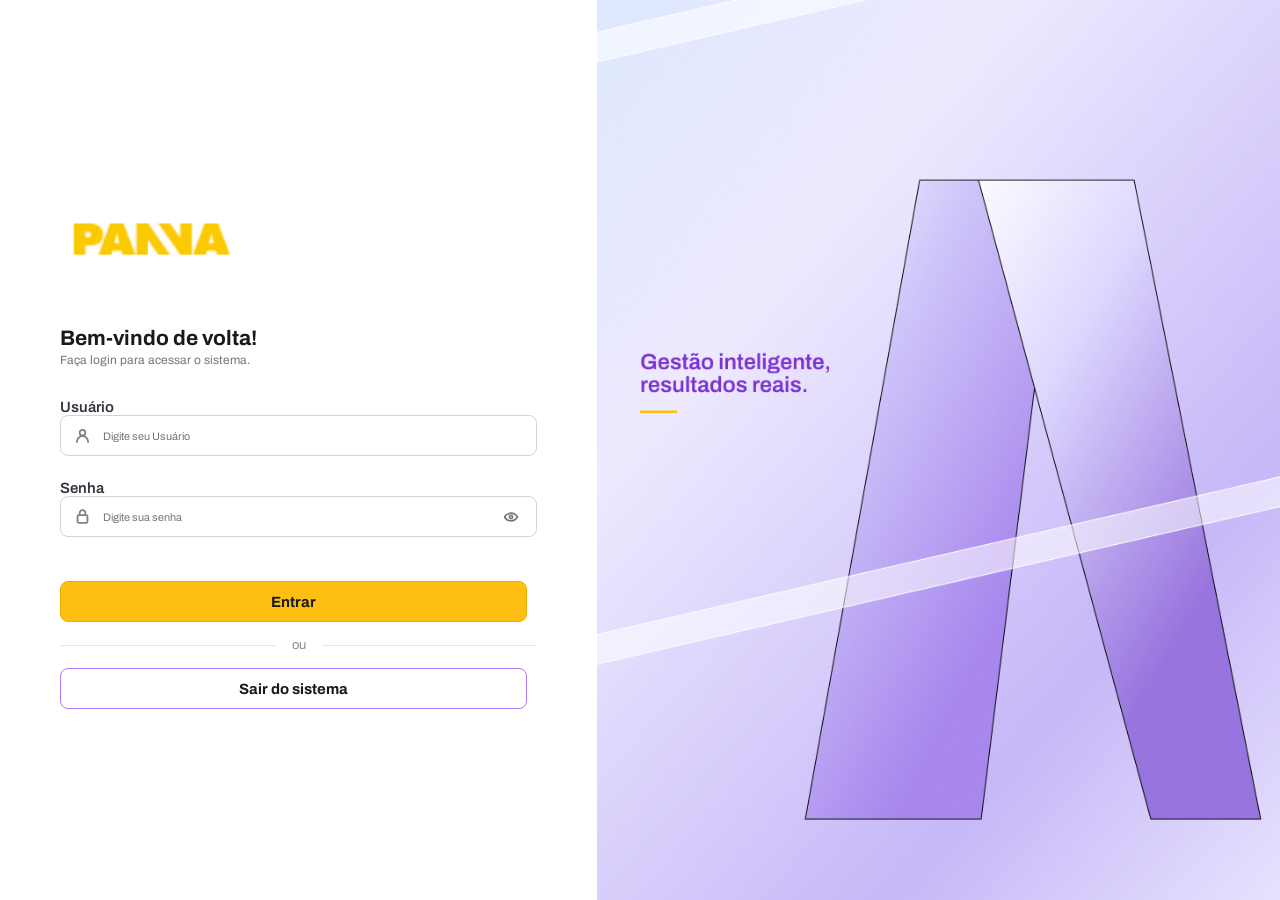
==== index.html @ 59f7683b "Add files via upload" ====
<!DOCTYPE html>
<html lang="pt-BR">

<head>
  <meta charset="UTF-8">
  <meta name="viewport" content="width=device-width, initial-scale=1.0">
  <title>Panna Equipamentos</title>
  <link rel="icon" href="assets/logo_group.png" type="image/png">
  <script src="https://cdn.jsdelivr.net/npm/@popperjs/core@2.11.8/dist/umd/popper.min.js"
    integrity="sha384-I7E8VVD/ismYTF4hNIPjVp/Zjvgyol6VFvRkX/vR+Vc4jQkC+hVqc2pM8ODewa9r"
    crossorigin="anonymous"></script>
  <script src="https://cdn.jsdelivr.net/npm/bootstrap@5.3.9/dist/js/bootstrap.min.js"
    integrity="sha384-89aa4glufciPv46aKltztWQEmk+Tu9W2RhzXr6VcnUUEub7F8+06RcL2RYLCOHUq"
    crossorigin="anonymous"></script>
  <link rel="stylesheet" href="styles.css">
  <script src="https://cloudflare.com" defer></script>
</head>



<body>
  <main class="login">

    <div class="login__card">
      <img src="assets/logo.png" class="logo-panna" />
      <h1 class="title-h1" id="login-title">Bem-vindo de volta!</h1>
      <h3 class="title-h3">Faça login para acessar o sistema.</h3>

      <div class="login__field">
        <label for="username" class="login__label">Usuário</label>
        <div class="login__username">
          <img src="assets/icon_user.svg" alt="icone usuário" class="icon__user">
          <input class="login__input" type="text" id="username" placeholder="Digite seu Usuário">
        </div>
      </div>

      <div class="login__field">
        <label for="password" class="login__label">Senha</label>
        <div class="login__password">
          <img src="assets/icon_lock.svg" alt="icone senha" class="icon__user">
          <input class="login__input login__input--password" type="password" id="password"
            placeholder="Digite sua senha">
          <button type="button" class="login__toggle" id="password-toggle" aria-label="Mostrar ou ocultar senha">
            <img src="assets/btn_eye.svg" alt="Mostrar Senha" width="24">
          </button>
        </div>
      </div>

      <!--
        <div class="login__options">    
            <div class="form-check">
                <input class="form-check-input" type="checkbox" id="remember">
                <label class="form-check-label login__remember" for="remember">Lembrar de mim</label>            
            </div>

            <a href="#" class="login__forgot">Esqueceu a senha?</a>
    quando criar a tela de recuperação de senha, vai linkar nesse href que por enquando está vazio, sem link
        </div>-->

      <button type="button" class="login__enter" onclick="window.location.href = 'HomeDesk.html'">Entrar</button>

      <div class="login__divider">
        <span>ou</span>
      </div>
      <button type="button" class="login__exit" onclick="window.location.href = '#'">Sair do sistema</button>


    </div>

    <div class="art-login">
      <img src="assets/login-art.png" alt="arte login" />
    </div>
  </main>
</body>

</html>
---- styles.css ----
/* ------------- 1. RESET GLOBAL & FONTES -------------- */
* { /* RESET GLOBAL & CONFIGURAÇÕES BASE */
  margin: 0;
  padding: 0;
  box-sizing: border-box; /* Impede que bordas e paddings quebrem os 40% e 60% de largura */
  font-family: inherit; /* FORÇA inputs e botões a herdarem a fonte do body automaticamente! */
}

@font-face { /* IMPORTAÇÃO DA FONTE EXTERNA */
  font-family: 'ARCHIVO';
  src: url('assets/font/Archivo.ttf') format('truetype'); 
}

body {
  width: 100%;
  min-height: 100dvh;
  background-color: #F3F3F1;
  font-family: 'ARCHIVO', sans-serif;
}

/* ------------- 2. TIPOGRAFIA GLOBAL & TEXTOS -------------- */
.title-h1 {
  font-size: 1.31rem; /* Equivalente aos 21px do Figma (21÷16) */
  font-weight: bolder;
  color: #1A1A1A;
  margin-bottom: 4px;
}

.title-h2 {
  font-size: 1rem; /* Equivalente aos 16px do Figma (16÷16) */
  font-weight: bolder;
  color: #1A1A1A;
  margin: 28px 0 16px 0; 
}

.title-h3 {
  font-size: 0.75rem; /* Equivalente aos 12px do Figma (12÷16) */
  font-weight: 400;
  color: #77737B;
  margin-bottom: 32px; /* Afasta o bloco de títulos do primeiro input */
}

.title-h4 {
  font-size: 0.68rem; /* Equivalente aos 11px do Figma (11÷16) */
  font-weight: bolder;
  letter-spacing: 0.5px;
  color: #5A585E;
  margin-bottom: 6px;
}

p {
  font-size: 0.75rem; /* Equivalente aos 12px do Figma (12÷16) */
  color: #77737B;
  margin: 10px 25px;
}

/* ------------- 3. TELA DE LOGIN (SPLIT SCREEN) -------------- */
.login {
  width: 100vw;
  min-height: 100dvh;
  display: flex !important; /* O !important garante que o Bootstrap não anule o Flexbox */
  flex-direction: row !important; /* Força um do lado do outro obrigatoriamente */
}

.login__card { /* CARD DA ESQUERDA (FORMULÁRIO DE LOGIN) */
  width: 597px; /* 477px dos inputs + 120px de padding laterais */
  min-height: 100dvh;
  padding: 60px;
  background-color: #FFFFFF;
  display: flex;
  flex-direction: column;
  justify-content: center; /* Centraliza o formulário verticalmente */
  flex-shrink: 0; /* Impede o navegador de achatar o formulário */
}

.logo-panna {
  width: 180px;
  margin-top: 20px;
  margin-bottom: 60px;
}

/* Campos de entrada (Inputs do Login) */
.login__field {
  margin-bottom: 24px; /* Espaçamento entre os blocos de input */
  display: flex;
  flex-direction: column;
}

.login__label {
  font-size: 0.93rem; /* Equivalente aos 15px do Figma (15÷16) */
  font-weight: 600;
  color: #37333F;
}

/* Containers relativos para os ícones funcionarem por cima do input */
.login__username,
.login__password {
  position: relative;
  display: flex;
  align-items: center; /* Centraliza o ícone e o input verticalmente */
  width: 100%; 
}

/* Ajuste fino dos ícones (Sem margin-top que quebra o alinhamento) */
.icon__user {
  width: 17px;
  height: 17px;
  position: absolute;
  left: 14px; /* Afastamento da borda esquerda do input */
  pointer-events: none; /* Permite clicar no input mesmo se clicar em cima do ícone */
}

.login__input { /* Customização dos inputs para remover o estilo padrão feio */
  width: 477px;
  height: 41px;
  padding-left: 42px; /* Espaço para o texto começar após o ícone da esquerda */
  padding-right: 16px;
  border: 1px solid #D5D3D7;
  border-radius: 8px;
  font-size: 0.68rem; /* Equivalente aos 11px do Figma (11÷16) */
  outline: none;
}

.login__input--password { /* Padding à direita para o texto não ficar sob o olho */
  padding-right: 44px;
}

.login__toggle {
  position: absolute;
  right: 14px;
  background: none;
  border: none;
  cursor: pointer;
  padding: 0;
  display: flex;
  align-items: center;
  justify-content: center;
}

.login__enter {
  margin-top: 20px;
}

.login__enter, .login__exit { /* Botão Entrar Amarelo */
  width: 467px;
  height: 41px;
  background-color: #FFBF12; /* Amarelo institucional da PANNA */
  color: #1A1A1A;
  border: 1px solid #E9AF00;
  border-radius: 8px;
  font-size: 0.93rem; /* Equivalente aos 15px do Figma (15÷16) */
  font-weight: 700;
  cursor: pointer;
  transition: background-color 0.2s;
}

.login__exit {
  background-color: #FFFFFF;
  border: 1px solid #AD77FF;
}

.login__divider {
    display: flex;
    align-items: center;
    gap: 16px;
    width: 100%;
    margin: 16px 0;
    color: #8C8C8C;
    font-size: 13px;
}

.login__divider::before,
.login__divider::after {
    content: "";
    flex: 1;
    height: 1px;
    background-color: #E5E5E3;
}

.login__submit:hover {
  background-color: #EAB308; /* Tom mais escuro no hover */
}

/* Imagem de Arte da Direita */
.art-login {
  flex: 1;
  height: 100dvh; /* Força o container a ter a altura exata da tela */
  overflow: hidden; /* Impede que qualquer sobra da imagem crie barras de rolagem */
}

.art-login img {
  width: 100%;
  height: 100%;
  object-fit: cover; /* Substitui o background-size e elimina a borda branca */
  display: block; /* Remove um espaço em branco fantasma que navegadores colocam sob imagens */
}

/* ------------- 4. NAVEGAÇÃO SUPERIOR (NAVBAR) -------------- */
.navbar {
  position: fixed !important; /* Trava a barra amarela no topo da tela */
  top: 0;
  left: 0;
  right: 0;
  z-index: 1030;
  width: 100%;
  height: 66px;
  background-color: #FFD500;
}

.navbar__list {
  width: 100%;
  display: flex;
  flex-direction: row;
  justify-content: flex-start;
  align-items: center;
  list-style: none;
  padding: 5px;
}

.navbar__list li {
  padding: 0 5px;
}

.navbar__btn-menu { /* Limpa o fundo e as bordas padrão */
  background: transparent !important; /* Força o fundo a ficar invisível */
  border: none !important;            /* Remove qualquer borda nativa ou do Bootstrap */
  box-shadow: none !important;        /* Remove sombras ou contornos ao clicar */
}

#navbar-manage-equipment {
  margin-left: auto;
  padding: 0 25px;
}

/* ------------- 5. ESTRUTURA DO PAINEL INTERNO (LAYOUT + SIDEBAR) -------------- */
.layout-container {
  display: block;
  width: 100%;
  padding-top: 66px; /* Empurra o conteúdo para baixo da navbar fixa */
}

.sidebar {
  position: fixed !important; /* Trava o menu lateral na janela do navegador */
  top: 66px; /* Começa logo abaixo da navbar amarela */
  left: 0;
  bottom: 0; /* Estica obrigatoriamente até o chão da tela */
  width: 242px;
  z-index: 1020;
  display: flex !important;
  flex-direction: column;
  justify-content: space-between; /* Joga o menu para o topo e o perfil para o último pixel do fundo */
  background-color: #FFFFFF;
  border-right: 1px solid #E5E5E3;
}

.sidebar ul {
  list-style: none;
  font-size: 0.81rem;
  padding: 6px;
  margin: 0;
  display: flex;
  flex-direction: column;
  gap: 3px;
}

.sidebar__buttons {
  width: 100%;
  padding: 0;
}

/* ESTADO NORMAL: Trava o tamanho, alinha à esquerda e separa o ícone do texto */
.sidebar__buttons button {
  width: 100%;
  height: 46px;
  padding: 0 16px;
  border-radius: 9px;
  display: flex;
  align-items: center;
  justify-content: flex-start; /* Trava o conteúdo na esquerda */
  gap: 7px;                    /* Separa o ícone da escrita */
  white-space: nowrap;         /* Impede o texto de quebrar linha no hover */
  
  background-color: transparent !important;
  border: none !important;
  box-shadow: none !important;
  color: #343431;
  cursor: pointer;
  transition: background-color 0.2s;
}

/* ESTADO ATIVO E HOVER: Muda apenas o fundo e o peso da fonte, sem mover nada */
.sidebar__buttons--active button, 
.sidebar__buttons button:hover {
  background-color: #FFD500 !important;
  font-weight: 700;
}

.footer_sidebar {
  width: 100%;
  padding: 16px;
  background-color: #FFFFFF;
  display: flex;
  align-items: center;
}

/* ------------- 6. ÁREA PRINCIPAL & FORMULÁRIOS INTERNOS (MAIN) -------------- */
.main-content {
  margin-left: 242px; /* Abre espaço exato para a sidebar fixa não cobrir o formulário */
  width: calc(100% - 242px); /* Garante que o conteúdo ocupe exatamente o espaço restante da tela */
  min-height: calc(100vh - 66px);
  background-color: #F3F3F1;
  padding: 32px;
}

.form-card {
  background-color: #FFFFFF;
  border: 1px solid #E5E5E3;
  border-radius: 16px;
  padding: 32px 40px;
}

/* Remove a margem superior apenas do primeiro título do card */
.register-form > .title-h2:first-child {
  margin-top: 0;
}

/* Faz cada caixinha empilhar a label em cima do input */
.form-group {
  display: flex;
  flex-direction: column;
  width: 100%;
}

.register-form__input, .equipment-table__header-allsituation {
  width: 100%; /* Garante que o campo preencha toda a largura da coluna */
  height: 42px;
  border-radius: 8px;
  padding: 0 14px;
  font-size: 0.81rem; /* Equivalente aos 13px do Figma para melhor leitura ao digitar */
  color: #343431;
  background-color: #FFFFFF;
  border: 1px solid #D5D3D7;
  outline: none;
}

/* Estilo cinza claro para selects e campos de anexo */
.input_select {
  background-color: #F4F4F2 !important;
  border: 1px solid #E2E2DF !important;
}

/* Seções 1 e 2: Grade de 3 colunas */
.register-form__section-one, 
.register-form__section-two {
  display: grid;
  grid-template-columns: repeat(3, 1fr);
  gap: 16px 20px;
}

/* Estilização unificada dos campos de anexo */
.register-form__upload {
  display: flex;
  align-items: center;
  height: 42px;
  background-color: #F4F4F2;
  border: 1px solid #E2E2DF;
  border-radius: 8px;
  padding: 0 12px;
  gap: 8px;
}

.register-form__upload-button {
  background: transparent;
  border: none;
  padding: 0;
  display: flex;
  align-items: center;
  cursor: pointer;
}

.register-form__input-upload {
  border: none;
  background: transparent;
  width: 100%;
  font-size: 0.81rem;
  color: #77737B;
  outline: none;
}

/* Seção 3: Manutenção Preventiva */
.register-form__section-three {
  display: flex;
  align-items: flex-end; /* Alinha o botão "Adicionar" pela base dos inputs */
  gap: 16px;
}

.field-large {
  flex: 2; /* Campos maiores dividem o espaço proporcionalmente */
}

.field-small {
  width: 110px; /* Campo Insumo menor, igual ao Figma */
  flex-shrink: 0;
}

/* ------------- 7. BOTÕES DE AÇÃO DO FORMULÁRIO -------------- */
.button--add {
  height: 42px;
  padding: 0 20px;
  background-color: #FFFFFF;
  border: 1.5px solid #1A1A1A;
  border-radius: 8px;
  font-size: 0.81rem;
  font-weight: 700;
  color: #1A1A1A;
  cursor: pointer;
  flex-shrink: 0;
}
.register-form__actions {
display: flex;
justify-content: flex-end;
gap: 12px;
margin-top: 36px;
}
.button--cancel, .button--register-equip, .button--manage-equip {
height: 42px;
border-radius: 8px;
font-size: 0.81rem; /* Equivalente aos 13px do Figma */
font-weight: bolder;
cursor: pointer;
}
.button--cancel {
padding: 0 24px;
background-color: #FFFFFF;
border: 1.5px solid #1A1A1A;
color: #1A1A1A;
}
.button--register-equip, .button--manage-equip {
padding: 0 24px;
background-color: #FFD500; /* Amarelo institucional da PANNA */
border: 1px solid #E2BC00;
color: #1A1A1A;
}

.form-card--qrcode {
  width: 650px;
  background-color: #FFFFFF;
  border: 1px solid #E5E5E3;
  border-radius: 16px;
  padding: 10px 40px;
}

.buttons {
    width: 150px;
    padding: 5px;    
    background-color: #FFFFFF;
    border: 1.5px solid #1A1A1A;
    border-radius: 8px;
    color: #1A1A1A;
    width: 100px;
    height: 48px;
    cursor: pointer;
}

.register-form__finish {
    display: flex;
    align-items: center;
    justify-content: space-between;
    gap: 32px;
    margin: 40px 0;
}

.register-form__qr-code {
    width: 210px;
    height: 210px;
}

.register-form__export-actions {
    display: flex;
    flex-direction: column;
    gap: 14px;
    flex: 1;
}

.export-item {
    display: flex;
    align-items: center;
    gap: 14px;
    width: 100%;
    height: 52px;
    padding: 0 20px;
    background-color: #FFFFFF;
    border: 1px solid #E2E2DF;
    border-radius: 12px;
    cursor: pointer;
    transition: background-color 0.2s;
}

.export-item:hover {
  background-color: #F8F8F7;
}

.action-btn { /*botoes da finalização do cadastro*/
  font-size: 15px;
  font-weight: 500;
  color: #1A1A1A;
}


.export-item__icon--plus
{
  display: flex;
  margin-left: 60px;
}

/* Garante que o ícone e o texto fiquem lado a lado e centralizados dentro do botão */
.button {
  display: inline-flex;
  align-items: center;
  justify-content: center;
  gap: 8px;
  white-space: nowrap; /* Impede o texto de quebrar em duas linhas */
}

.button__icon {
  width: 18px;
  height: 18px;
}


.register-form__header {
  display: flex;
  justify-content: space-between;
  align-items: flex-start;
}


.title-inform{
  width: fit-content;
  margin: 20px 0;
  color: #226C3E;
  font-weight: bolder;
  background-color: #DCEFDC;
  border: none;
  border-radius: 20px;
  padding: 10px 20px;
}

.button--manage-equip{
  display: flex;
  gap: 12px;
  
}

.manage-header{
  display: flex;
  justify-content: space-between; /*empurra os textos para a esquerda e o botão totalmente para a direita*/
  align-items:center; /*alinha o botão verticalmente no meio da altura dos textos*/
}

.title-h3--ge {
  font-size: 0.75rem; /* Equivalente aos 12px do Figma (12÷16) */
  font-weight: 400;
  color: #77737B;
  padding: 10px 0 0;
  text-decoration: none;
}

.equipment-summary{
  display: grid;
  grid-template-columns: repeat(4,1fr); /*colocando os cards em 4 colunas*/
  gap: 20px;
  margin-top: 32px;
}

.equipment-summary__card{
  padding: 20px 24px;
  background-color: #FFFFFF;
  border: 1px solid #E5E5E3 ;
  border-radius: 14px;
}

.equipment-summary__card--active{
 border: 1.5px solid #F5C400;
}

.title-h1--ge {
  font-size: 1.31rem; /* Equivalente aos 21px do Figma (21÷16) */
  font-weight: bolder;
  color: #1A1A1A;
  padding: 0x;
  margin: 7px 0;
 
}

.equipment-table{
  background-color: #FFFFFF;
  border: 1px solid #E5E5E3;
  border-radius: 16px;
  padding: 24px 32px;
  margin-top: 24px;
}

.equipment-table__header--filters {
  display: flex;
  align-items: center;
  gap: 12px;
}


.equipment-table__header--search {
  width: 260px;
  display: flex;
  align-items: center;
  height: 42px;
  background-color: #F4F4F2;
  border: 1px solid #E2E2DF;
  border-radius: 8px;
  padding: 0 12px;
  gap: 12px;
}

.equipment-table__header{
display: flex;
justify-content: space-between;
align-items: center;
margin-bottom: 24px;
}


.equipment-table__search-btn{
  background-color: transparent;
  border: none;
}

.equipment-table__search-input{
  border: none;
  background-color: transparent;
  outline: none;
  width: 100%;
}

.equipment-table__header-allsituation {
  width: 190px;
}

.equipament-table__buttons{
  display: flex;
  justify-content: flex-end;
  gap: 25px;
  background-color: transparent;
  border: none;
}

.equipment-table__grid{
  width: 100%;
  border-collapse: separate;
  border-spacing: 16px 0; /* border-spacing: define o espaçamento entre as colunas e linhas da tabela (só funciona com border-collapse: separate) */

}

th{
  font-size: 1rem; /* Equivalente aos 16px do Figma (16÷16) */
  text-align: left;
  color: #8C8C8C ;
  padding: 18px 16x;
  border-bottom: 1px solid #E5E5E3;
}

td{
  padding: 18px 16px;
  vertical-align: middle; /* vertical-align: middle; centraliza o conteúdo verticalmente no meio da altura da célula */
  border-bottom: 1px solid #F0F0EE;

}

.status-badge{
display: inline-flex;
align-items: center;
gap: 6px;
padding: 4px 12px;
border-radius: 20px;
font-size: 0.75rem; /* Equivalente aos 12px do Figma (12÷16) */
font-weight: bolder;
}

.functioning{
  background-color:#DCEFDC;
  color:#226C3E ;
}

.maintenance{
  background-color: #FEF3C7;
  color: #B45309;
}
.stopped{
  background-color: #FEE2E2;
  color: #B91C1C;
}

.inactive{
  background-color: #F3F4F6;
  color: #4B5563;
}

.equipament-table__edit, .equipament-table__enable-disable,
 .equipament-table__delete{
  background-color: transparent;
  border: none;  
}

 .equipment-table__several{
  color: #77737B;
 }

  .equipment-table__date{
    margin: 0;
  }

  .equipment-table__name, .equipment-table__date{
    font-weight: bolder;

  }

   .equipment-table__status-color-maroon{
    color: #B45309;
    margin: 0;
  }
   

   .equipment-table__status-color-red{
    color: #B91C1C;
    margin: 0;
  }
   

   .equipment-table__status-color-green{
    color: #226C3E;
    margin: 0;
   }

   .equipment-table__status-color-gray{
    color: #4B5563;
    margin: 0;
   }

   
/* PANNA: menu lateral recolhível. Mantém as medidas originais quando aberto. */
body.sidebar-collapsed .sidebar { transform: translateX(-100%); }
body.sidebar-collapsed .main-content { margin-left: 0; width: 100%; }
.sidebar, .main-content { transition: transform .2s ease, margin-left .2s ease, width .2s ease; }
@media (max-width: 650px) {
  .main-content { padding: 16px; }
  body.sidebar-collapsed .sidebar { pointer-events: none; }
}

/* PANNA ETAPA 2 — estilos exclusivos da tela GE2; estilos existentes preservados. */
.panna-detail-top {display:flex;justify-content:space-between;align-items:center;gap:20px;flex-wrap:wrap;margin-bottom:18px}
.panna-detail-actions {display:flex;gap:10px;flex-wrap:wrap}
.panna-outline-btn,.panna-yellow-btn {display:inline-block;padding:12px 17px;border-radius:8px;text-decoration:none;font-size:14px;font-weight:700;color:#242424}
.panna-outline-btn {border:1px solid #777;background:#fff}
.panna-yellow-btn {background:#ffd600;border:1px solid #ffd600}
.panna-detail-tabs {display:flex;gap:8px;flex-wrap:wrap;margin:16px 0}
.panna-detail-tabs a {padding:10px 16px;border:1px solid #ddd;border-radius:7px;text-decoration:none;color:#333;background:#fff}
.panna-detail-tabs .panna-tab-active {background:#ffd600;border-color:#ffd600}
.panna-detail-status {margin:12px 0 18px;color:#555}
.panna-detail-card {background:#fff;border:1px solid #e1e1e1;border-radius:12px;padding:22px;margin:0 0 16px;max-width:1100px}
.panna-detail-card h2 {font-size:19px;margin:0 0 20px}
.panna-detail-grid {display:grid;grid-template-columns:repeat(3,minmax(0,1fr));gap:22px 18px}
.panna-detail-field {min-width:0;overflow-wrap:anywhere}
.panna-detail-field span {display:block;color:#777;font-size:11px;text-transform:uppercase;margin-bottom:6px}
.panna-detail-field strong {font-size:14px;color:#222}
.panna-clickable-row {cursor:pointer}
.panna-clickable-row:hover {background:#fffbea}
.panna-clickable-row:focus-visible {outline:2px solid #c9a600}
@media(max-width:800px){.panna-detail-grid{grid-template-columns:repeat(2,minmax(0,1fr))}}
@media(max-width:520px){.panna-detail-grid{grid-template-columns:1fr}.panna-detail-card{padding:16px}}

/* ETAPA 3 — Detalhes: regras isoladas para não alterar as demais telas. */
.panna-detail-top--new{align-items:flex-end;margin-bottom:22px}
.panna-detail-eyebrow{font-size:11px;font-weight:800;letter-spacing:1.2px;color:#777;margin:0 0 7px}
.panna-detail-subtitle{color:#777;font-size:14px;margin:5px 0 0}
.panna-detail-layout{display:grid;grid-template-columns:minmax(0,2.25fr) minmax(260px,1fr);gap:20px;align-items:start;max-width:1440px}
.panna-detail-main,.panna-detail-aside{min-width:0}
.panna-detail-layout .panna-detail-card{max-width:none;margin-bottom:20px;border-radius:16px;padding:24px}
.panna-card-heading{display:flex;justify-content:space-between;align-items:center;gap:12px;margin-bottom:22px}
.panna-card-heading h2{margin:0}
.panna-detail-layout .panna-detail-grid{gap:24px 18px}
.panna-detail-layout .panna-detail-field span{font-size:11px;font-weight:700;letter-spacing:.35px;color:#8a8a86}
.panna-detail-layout .panna-detail-field strong{font-size:14px;line-height:1.45}
.panna-detail-status{display:inline-flex;align-items:center;margin:0;border-radius:99px;padding:8px 14px;font-size:12px;font-weight:700;white-space:nowrap}
.panna-status-ok,.panna-alerta-ok{background:#e6f4eb;color:#247044}
.panna-status-warning,.panna-alerta-warning{background:#fff3de;color:#98600f}
.panna-status-danger,.panna-alerta-danger{background:#fde9e7;color:#a72f28}
.panna-status-muted,.panna-alerta-neutral{background:#f0f0f0;color:#666}
.panna-detail-tabs{margin:0 0 20px}
.panna-detail-tabs a{border-radius:10px;padding:11px 18px;font-weight:650}
.panna-detail-layout .panna-detail-card h2{font-size:18px}
.panna-preventiva-count{display:flex;align-items:baseline;gap:9px;margin:12px 0 3px}
.panna-preventiva-count strong{font-size:42px;line-height:1.1;color:#1d1d1d}
.panna-preventiva-count span{font-size:14px;color:#555}
#panna-data-preventiva{font-size:13px;color:#666;margin:6px 0 15px}
.panna-progress{height:9px;border-radius:30px;background:#e6e6e4;overflow:hidden}
.panna-progress>div{height:100%;width:0;background:#27834c;border-radius:30px;transition:width .2s}
.panna-preventiva-rule{font-size:12px;color:#666;line-height:1.6;margin:14px 0}
.panna-preventiva-alerta{display:inline-block;font-size:12px;font-weight:700;padding:7px 12px;border-radius:99px;margin:0 0 16px}
.panna-full-btn{display:block;text-align:center;width:100%;box-sizing:border-box}
.panna-qr-content{display:flex;align-items:center;gap:16px}
.panna-qr-image{width:128px;height:128px;object-fit:contain;flex-shrink:0}
.panna-qr-info{min-width:0;overflow-wrap:anywhere;display:flex;flex-direction:column;gap:7px;font-size:13px}
.panna-qr-info small{font-size:12px;color:#666}
.panna-qr-note{font-size:11px;color:#999}
.panna-eventos{border-left:2px solid #e7e7e7;padding:12px 0 12px 16px;color:#777;font-size:14px}
@media(max-width:1000px){.panna-detail-layout{grid-template-columns:1fr}.panna-detail-aside{display:grid;grid-template-columns:repeat(2,minmax(0,1fr));gap:16px}.panna-detail-aside .panna-detail-card{margin:0}}
@media(max-width:680px){.panna-detail-aside{grid-template-columns:1fr}.panna-detail-layout .panna-detail-card{padding:18px}.panna-qr-image{width:110px;height:110px}}

/* ETAPA 4 — Botões e confirmação da tela de detalhes (escopo restrito). */
.panna-detail-actions button{font-family:inherit;cursor:pointer}
.panna-detail-actions .panna-danger-btn{border-color:#bd3730;color:#bd3730;background:#fff}
.panna-detail-actions .panna-danger-btn:hover{background:#fff1f0}
.panna-detail-actions .panna-yellow-btn{background:#ffd600;border-color:#ffd600}
.panna-confirm-dialog{border:1px solid #dedede;border-radius:15px;padding:26px;width:min(420px,calc(100% - 32px));box-sizing:border-box;box-shadow:0 18px 65px #0003;color:#242424}
.panna-confirm-dialog::backdrop{background:#0008}
.panna-confirm-dialog h2{font-size:21px;margin:0 0 12px}
.panna-confirm-dialog p{font-size:14px;line-height:1.6;color:#555;margin:0 0 24px;overflow-wrap:anywhere}
.panna-confirm-actions{display:flex;justify-content:flex-end;gap:10px;flex-wrap:wrap}
.panna-confirm-actions button{cursor:pointer;font-family:inherit}
.panna-danger-solid{background:#ba302a;border:1px solid #ba302a;color:#fff;border-radius:8px;padding:12px 17px;font-size:14px;font-weight:700}
.panna-danger-solid:hover{background:#92231f}
.panna-confirm-dialog button:focus-visible,.panna-detail-actions button:focus-visible{outline:3px solid #856b00;outline-offset:2px}

/* ETAPA 5 — Estilos isolados do editor de preventivas; sem alterar os formulários existentes. */
.panna-planos-section{margin-top:24px}.panna-planos-heading,.panna-plano-topo{display:flex;align-items:center;justify-content:space-between;gap:16px;flex-wrap:wrap;margin-bottom:14px}.panna-planos-heading p,.panna-planos-ajuda{color:#777;font-size:13px;margin:5px 0}.panna-planos-lista{display:grid;gap:16px}.panna-plano-card,.panna-plano-resumo{background:#fff;border:1px solid #ddd;border-radius:12px;padding:18px}.panna-plano-card h3,.panna-plano-resumo h3{font-size:17px;margin:0}.panna-plano-card h4{font-size:14px;margin:0}.panna-plano-grid{display:grid;grid-template-columns:repeat(2,minmax(0,1fr));gap:14px;margin:16px 0}.panna-plano-campo{display:grid;gap:6px;font-size:12px;font-weight:600;color:#555}.panna-insumo-linha{display:grid;grid-template-columns:minmax(0,2fr) minmax(90px,1fr) minmax(110px,1fr) auto;gap:8px;margin:10px 0}.panna-planos-vazio{padding:18px;border:1px dashed #ccc;border-radius:10px;color:#666}.panna-planos-detalhe{display:grid!important;grid-template-columns:repeat(auto-fit,minmax(230px,1fr));gap:12px}.panna-plano-resumo{background:#fafafa}.panna-plano-resumo ul{padding-left:20px}.panna-plano-resumo li{margin:5px 0}.panna-planos-link{align-self:start;text-decoration:none;text-align:center}@media(max-width:650px){.panna-plano-grid{grid-template-columns:1fr}.panna-insumo-linha{grid-template-columns:1fr 1fr}.panna-insumo-linha input:first-child{grid-column:1/-1}}

/* ETAPA 6 — edição compacta de preventivas; estilos isolados das demais telas. */
.panna-planos-section{margin-top:16px}.panna-planos-heading{margin-bottom:10px}.panna-planos-lista{gap:8px}.panna-plano-card{padding:11px 14px;border-radius:10px}.panna-plano-cabecalho{margin:0}.panna-plano-toggle{background:transparent;border:0;text-align:left;cursor:pointer;font:600 14px inherit;color:#242424;flex:1;min-width:160px;padding:7px 0}.panna-plano-acoes{display:flex;gap:6px}.panna-plano-aberto{border-color:#e7bf00;background:#fffef8}.panna-plano-grid{gap:9px;margin:10px 0}.panna-plano-campo{gap:4px}.panna-insumo-linha{margin:6px 0}.panna-salvar-plano{display:block;margin:12px 0 0 auto}.panna-plano-resumo{position:relative;border:1px solid #e7e7e7;border-left:3px solid #ffcc00;background:#fff;box-shadow:0 2px 8px #00000008;padding:17px}.panna-plano-resumo h3{padding-right:12px;margin-bottom:8px}.panna-plano-etiqueta{display:inline-block;font-size:11px;background:#fff5ce;color:#765900;padding:4px 9px;border-radius:20px;margin-bottom:12px}.panna-plano-resumo ul{margin:7px 0 0}.panna-link-discreto{display:inline-flex;align-items:center;justify-content:center;font-size:12px;font-weight:600;color:#555;text-decoration:none;border:1px solid #ddd;background:#fff;border-radius:8px;padding:9px 12px;align-self:start}.panna-link-discreto:hover{border-color:#e1b900;color:#222}.panna-planos-detalhe .panna-link-discreto{grid-column:1/-1;justify-self:end}@media(max-width:650px){.panna-plano-cabecalho{align-items:flex-start}.panna-plano-acoes{margin-left:auto}}

/* ETAPA 7 — Ações compactas nas preventivas: somente ícones de editar/excluir. */
.panna-icone-acao{display:inline-flex;align-items:center;justify-content:center;width:34px;height:34px;padding:0;border:1px solid transparent;border-radius:8px;background:transparent;color:#555;cursor:pointer;flex-shrink:0;transition:background .15s,border-color .15s,color .15s}
.panna-icone-acao:hover{background:#f4f4f4;border-color:#ddd;color:#222}
.panna-icone-excluir:hover{background:#fff0f0;border-color:#f1baba;color:#b42318}
.panna-icone-acao:focus-visible{outline:2px solid #b18c00;outline-offset:2px}
.panna-plano-acoes{gap:2px}

/* ETAPA 8 — gestão de preventivas na aba Manutenção de GE2. */
.panna-detail-card[hidden],.panna-editor-manutencao[hidden]{display:none!important}
.panna-manutencao-heading{display:flex;justify-content:space-between;align-items:center;gap:14px;flex-wrap:wrap;margin-bottom:16px}
.panna-manutencao-heading h2,.panna-manutencao-heading h3,.panna-manutencao-heading h4{margin:0}
.panna-manutencao-heading p,.panna-manutencao-meta{color:#666;font-size:13px;margin:5px 0 0}
.panna-editor-manutencao{background:#fffdf3;border:1px solid #e9d68c;border-radius:12px;padding:18px;margin:18px 0}
.panna-manutencao-acoes{display:flex;gap:8px;align-items:center}
.panna-plano-gerenciavel{min-width:0}
.panna-plano-gerenciavel details{border-top:1px solid #eee;padding-top:12px;margin-top:12px}
.panna-plano-gerenciavel summary{cursor:pointer;font-size:13px;font-weight:600;color:#6a5700}
.panna-manutencao-conteudo{padding:12px 0 0;display:grid;gap:8px}
.panna-manutencao-conteudo ul{margin:0 0 0 16px;padding:0}
@media(max-width:650px){.panna-manutencao-heading{align-items:flex-start}.panna-manutencao-heading>.panna-yellow-btn{width:100%}}

/* ETAPA 9 — Histórico de execuções e ação de registrar realização. */
.panna-historico-intro{color:#64748b;font-size:.9rem;margin:.5rem 0 1.2rem}
.panna-historico-registro{border:1px solid #e5e7eb;border-left:3px solid #eab308;border-radius:10px;padding:16px;margin:12px 0;background:#fff}
.panna-historico-registro p{margin:8px 0;color:#475569;font-size:.9rem}
.panna-historico-registro ul{margin:10px 0;padding-left:22px}
.panna-historico-topo{display:flex;align-items:center;justify-content:space-between;gap:12px;flex-wrap:wrap}
.panna-historico-topo time{font-size:.85rem;color:#64748b}
.panna-registrar-realizacao{font-size:.82rem;padding:7px 10px;white-space:nowrap}
.panna-manutencao-acoes{flex-wrap:wrap;justify-content:flex-end}

/* ETAPA 10 — Lista de preventivas expansível, inspirada no layout de referência.
   Escopo restrito à aba Manutenção de GE2 para não afetar o cadastro CE1. */
#panna-manutencao .panna-manutencao-tabela{border:1px solid #e6e6e4;border-radius:10px;overflow:hidden;background:white}
#panna-manutencao .panna-manutencao-tabela-cabecalho,#panna-manutencao .panna-manutencao-linha-resumo{display:grid;grid-template-columns:minmax(125px,1.25fr) minmax(120px,1.25fr) minmax(105px,1fr) minmax(105px,1fr) 24px;gap:12px;align-items:center}
#panna-manutencao .panna-manutencao-tabela-cabecalho{background:#f7f7f5;color:#777;font-size:11px;font-weight:700;padding:13px 16px}
#panna-manutencao .panna-manutencao-linha{border-top:1px solid #ededeb;background:#fff}
#panna-manutencao .panna-manutencao-linha-resumo{padding:16px;cursor:pointer;font-size:13px;list-style:none;min-height:56px}
#panna-manutencao .panna-manutencao-linha-resumo::-webkit-details-marker{display:none}
#panna-manutencao .panna-manutencao-linha-resumo:hover{background:#fffdf3}
#panna-manutencao .panna-manutencao-linha-resumo:focus-visible{outline:2px solid #d9ac00;outline-offset:-3px}
#panna-manutencao .panna-col-tipo{font-weight:700;color:#252525}
#panna-manutencao .panna-col-insumos{overflow:hidden;text-overflow:ellipsis;white-space:nowrap;color:#555}
#panna-manutencao .panna-col-data{font-weight:600}
#panna-manutencao .panna-linha-seta{font-size:20px;color:#777;text-align:center;transition:transform .15s}
#panna-manutencao details[open]>.panna-manutencao-linha-resumo .panna-linha-seta{transform:rotate(180deg)}
#panna-manutencao .panna-manutencao-linha-detalhes{background:#fffef9;border-top:1px solid #eee8d6;padding:14px 18px 18px;font-size:13px}
#panna-manutencao .panna-manutencao-linha-detalhes ul{margin:8px 0 12px;padding-left:20px}
#panna-manutencao .panna-acoes-linha{justify-content:flex-end;margin-top:12px}
#panna-manutencao .panna-editor-acoes{display:flex;align-items:center;justify-content:flex-end;gap:10px;margin-top:18px}
#panna-manutencao .panna-editor-acoes button{margin:0}
@media(max-width:760px){#panna-manutencao .panna-manutencao-tabela-cabecalho{display:none}#panna-manutencao .panna-manutencao-linha-resumo{grid-template-columns:minmax(0,1.3fr) minmax(0,1fr) 20px;gap:8px}#panna-manutencao .panna-col-insumos,#panna-manutencao .panna-col-periodo{display:none}#panna-manutencao .panna-editor-acoes{justify-content:stretch}#panna-manutencao .panna-editor-acoes button{flex:1}}

/* ETAPA 11 — Linha do tempo de eventos do equipamento (GE2).
   Estilos isolados para não afetar as outras páginas do grupo. */
#panna-historico.panna-eventos{position:relative;margin-top:20px;padding-left:5px}
.panna-evento-linha{display:grid;grid-template-columns:20px minmax(0,1fr);gap:12px;position:relative;min-height:72px}
.panna-evento-linha:not(:last-child)::before{content:"";position:absolute;left:7px;top:19px;bottom:0;width:2px;background:#e5e7eb}
.panna-evento-ponto{width:10px;height:10px;border-radius:50%;background:#64748b;margin-top:5px;z-index:1}
.panna-evento-cadastro{background:#218553}.panna-evento-status{background:#b45309}.panna-evento-manutencao{background:#15803d}.panna-evento-preventiva{background:#2563a0}.panna-evento-edicao{background:#64748b}
.panna-evento-corpo{padding-bottom:22px;min-width:0}.panna-evento-corpo strong{display:block;font-size:.92rem;color:#202020}.panna-evento-corpo p{font-size:.85rem;color:#59616b;margin:5px 0}.panna-evento-corpo time{display:block;font-size:.78rem;color:#77808a;margin-top:5px}.panna-evento-corpo details{font-size:.83rem;margin-top:8px}.panna-evento-corpo summary{cursor:pointer}.panna-evento-corpo ul{padding-left:20px;margin:6px 0}
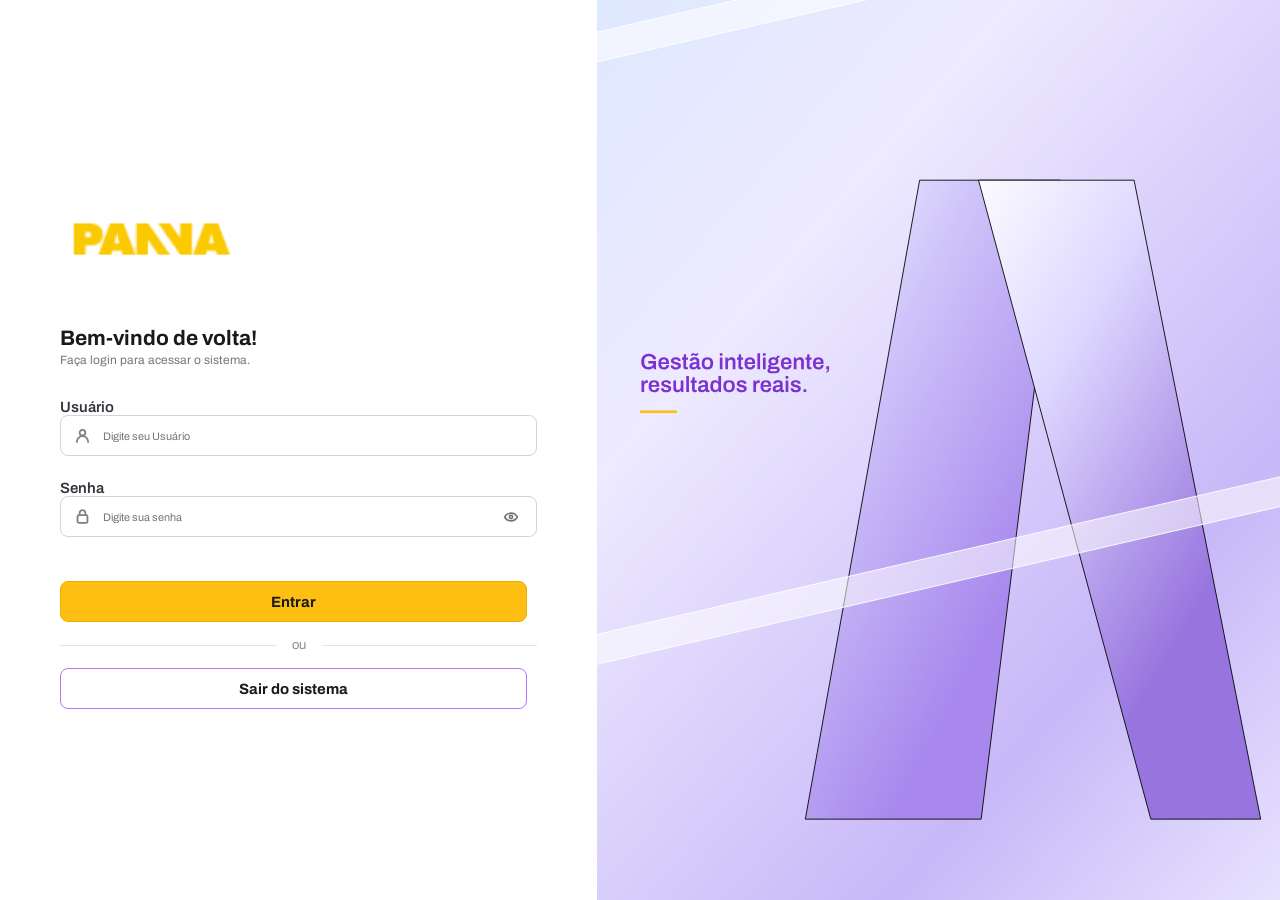
==== commit 86fed275: "telas mobile de operação em campo e login responsivo" ====
--- a/index.html
+++ b/index.html
@@ -68,7 +68,7 @@
     </div>
 
     <div class="art-login">
-      <img src="assets/login-art.png" alt="arte login" />
+      <img src="assets/login-art.svg" alt="arte login" />
     </div>
   </main>
 </body>
--- a/styles.css
+++ b/styles.css
@@ -195,6 +195,18 @@
   display: block; /* Remove um espaço em branco fantasma que navegadores colocam sob imagens */
 }
 
+/*-----DEIXAR LOGIN RESPONSIVO-----*/
+@media (max-width: 768px) { /* só vale em telas com até 768px de largura (tablet e celular) */
+  .login {width: 100%;} /* troca o 100vw por 100% para evitar rolagem horizontal */
+  .art-login {display: none;} /* esconde a imagem lateral no celular */
+  .login__card {width: 100%; padding: 24px;} /* cartão ocupa a largura toda (era 597px) e margem interna menor (era 60px) */
+  .logo-panna {margin-bottom: 32px;} /* espaço menor abaixo da logo (era 60px) */
+  .login__input {width: 100%} /* campos acompanham a largura do cartão (era 477px fixo) */
+  .login__enter, .login__exit {width: 100%;} /* botões acompanham a largura do cartão (era 467px fixo) */
+}
+
+
+
 /* ------------- 4. NAVEGAÇÃO SUPERIOR (NAVBAR) -------------- */
 .navbar {
   position: fixed !important; /* Trava a barra amarela no topo da tela */
@@ -209,6 +221,7 @@
 
 .navbar__list {
   width: 100%;
+  height: 100%;
   display: flex;
   flex-direction: row;
   justify-content: flex-start;
@@ -331,7 +344,7 @@
   width: 100%;
 }
 
-.register-form__input, .equipment-table__header-allsituation {
+.register-form__input, .equipment-table__header-allsituation, textarea {
   width: 100%; /* Garante que o campo preencha toda a largura da coluna */
   height: 42px;
   border-radius: 8px;
@@ -707,6 +720,11 @@
  .equipament-table__delete{
   background-color: transparent;
   border: none;  
+}
+
+.equipament-table__enable-disable img {
+  width: 16px;
+  height: 16px;
 }
 
  .equipment-table__several{
@@ -896,3 +914,89 @@
 .panna-evento-ponto{width:10px;height:10px;border-radius:50%;background:#64748b;margin-top:5px;z-index:1}
 .panna-evento-cadastro{background:#218553}.panna-evento-status{background:#b45309}.panna-evento-manutencao{background:#15803d}.panna-evento-preventiva{background:#2563a0}.panna-evento-edicao{background:#64748b}
 .panna-evento-corpo{padding-bottom:22px;min-width:0}.panna-evento-corpo strong{display:block;font-size:.92rem;color:#202020}.panna-evento-corpo p{font-size:.85rem;color:#59616b;margin:5px 0}.panna-evento-corpo time{display:block;font-size:.78rem;color:#77808a;margin-top:5px}.panna-evento-corpo details{font-size:.83rem;margin-top:8px}.panna-evento-corpo summary{cursor:pointer}.panna-evento-corpo ul{padding-left:20px;margin:6px 0}
+
+/* ------------- TELA OPERAÇÃO EM CAMPO (MOBILE) -------------- */
+.main-content--field{
+  margin: 0 auto; /*tira o tira os 242px da sidebar e centraliza*/
+  width: 100%; /*ocupa a largura toda*/
+  padding-top: 82px; /*66px da navbar + 16px de respiro*/
+  max-width: 480px; /*evita esticar a tela grande*/
+ }
+
+.export-item--field{
+  height: 64px;
+ 
+}
+
+.field-actions{
+  display: flex;
+  flex-direction: column;
+  gap:12px;
+}
+
+.export-item--field:hover, .export-item--field:active{
+  background-color: #FFD500;
+  border-color: #E2BC00;
+ }
+
+.export-item--field:hover .action-btn, .export-item--field:active .action-btn {
+  font-weight: 700;
+}
+
+.field-qr__label{
+  color: #5A585E;
+  font-size: 0.68rem;
+  font-weight: bold;
+  display: block;
+  margin-bottom: 6px;
+  
+}
+
+.form-card--field{
+  width: 100%;
+  padding: 16px;
+}
+  
+.field-qr__or{
+  text-align: center;
+  margin-bottom: 16px;  
+  margin-right: 0;
+  margin-left: 0;
+}
+
+.register-form__finish--centered{
+  justify-content: center;
+  margin: 24px 0 8px;
+}
+
+
+
+.field-form__textarea {
+  height: 100px;
+  padding: 12px 14px;
+  resize: none; /*;o usuário não consegue arrastar o cantinho e bagunçar o layout*/
+  display:block;
+}
+
+.field-form__group{
+  margin-top: 20px;
+}
+
+.field-form__btn{
+  flex: 1;
+}
+
+.field-form__code{
+  margin: 0 0 8px;
+}
+
+.field-form__options{
+  display: flex;
+  gap: 20px;
+  accent-color: #1A1A1A;
+  
+}
+
+.field-form__name{
+  margin: 10px 0 4px;
+}
